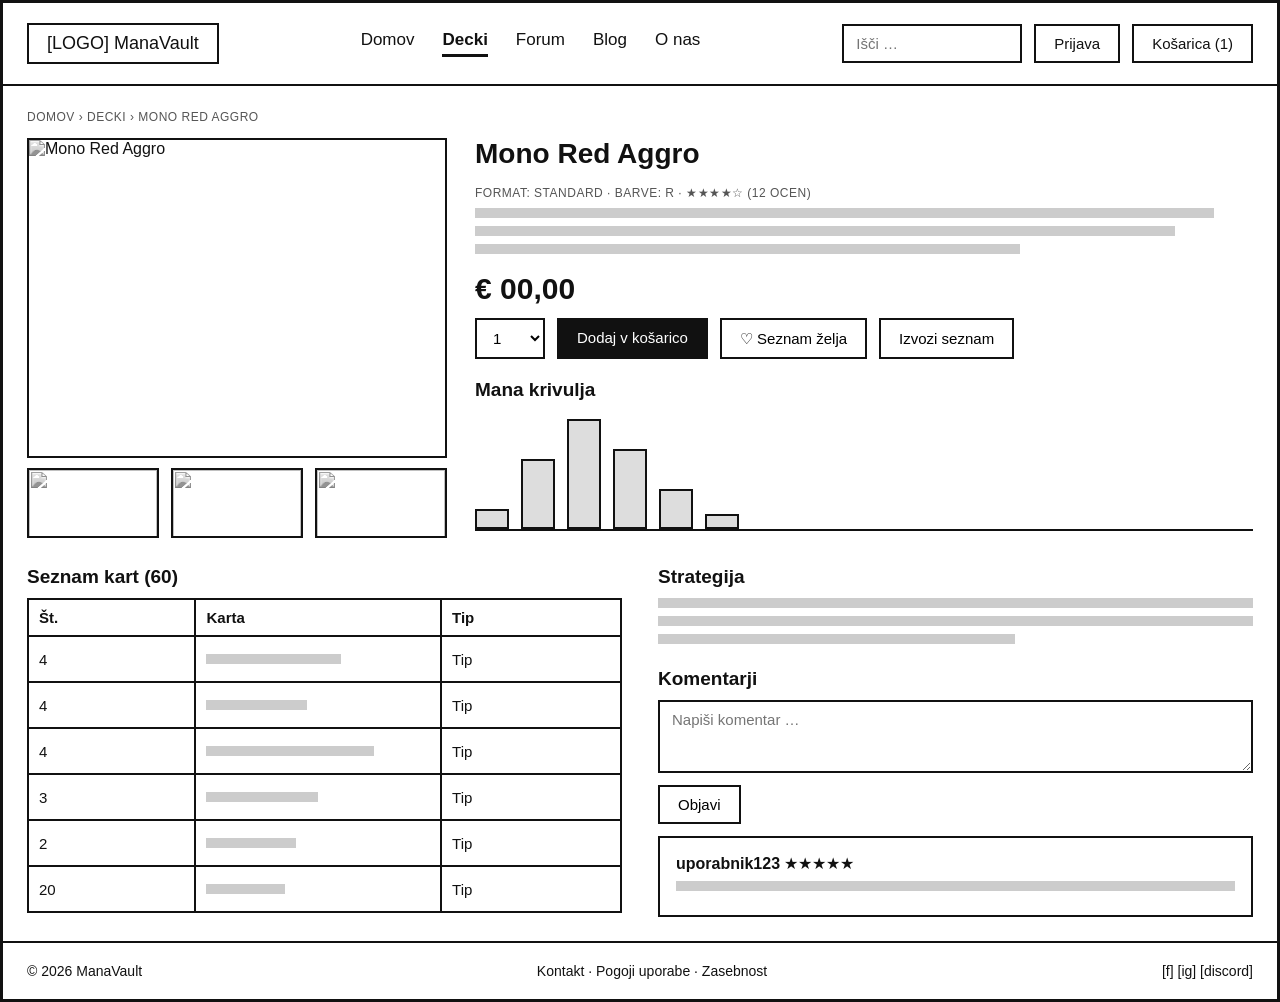
==== html/deck.html @ 13c63834 "Naloga 6: HTML in CSS žičnih modelov (Davor) 5 povezanih strani (index, deck, kosarica, forum, prija" ====
<!DOCTYPE html>
<html lang="sl">
<head>
  <meta charset="utf-8">
  <meta name="viewport" content="width=device-width, initial-scale=1">
  <title>Mono Red Aggro – ManaVault</title>
  <link rel="stylesheet" href="style.css">
</head>
<body>
<div class="page">
  <header class="header">
    <a class="logo" href="index.html">[LOGO] ManaVault</a>
    <nav class="nav"><a href="index.html">Domov</a><a href="index.html" class="active">Decki</a><a href="forum.html">Forum</a><a href="#">Blog</a><a href="#">O nas</a></nav>
    <div class="header-actions">
      <input class="input" style="width:180px" placeholder="Išči …">
      <a class="btn" href="prijava.html">Prijava</a>
      <a class="btn" href="kosarica.html">Košarica (1)</a>
    </div>
  </header>
  <main>
    <div class="label breadcrumb">Domov › Decki › Mono Red Aggro</div>
    <div class="deck-top">
      <div class="gallery">
        <img class="ph" src="https://picsum.photos/seed/manavault7/840/640?grayscale" alt="Mono Red Aggro">
        <div class="thumbs"><img class="ph" src="https://picsum.photos/seed/manavault8/264/140?grayscale" alt=""><img class="ph" src="https://picsum.photos/seed/manavault9/264/140?grayscale" alt=""><img class="ph" src="https://picsum.photos/seed/manavault10/264/140?grayscale" alt=""></div>
      </div>
      <div class="deck-info">
        <h1>Mono Red Aggro</h1>
        <div class="label">Format: Standard · Barve: R · ★★★★☆ (12 ocen)</div>
        <div class="muted-line" style="width:95%"></div><div class="muted-line" style="width:90%"></div><div class="muted-line" style="width:70%"></div>
        <div class="price">€ 00,00</div>
        <div class="actions">
          <select class="input"><option>1</option><option>2</option></select>
          <a class="btn dark" href="kosarica.html">Dodaj v košarico</a>
          <button class="btn">♡ Seznam želja</button>
          <button class="btn">Izvozi seznam</button>
        </div>
        <h2>Mana krivulja</h2>
        <div class="curve"><span style="height:20px"></span><span style="height:70px"></span><span style="height:110px"></span><span style="height:80px"></span><span style="height:40px"></span><span style="height:15px"></span></div>
      </div>
    </div>
    <div class="deck-bottom">
      <section>
        <h2>Seznam kart (60)</h2>
        <table>
          <tr><th>Št.</th><th>Karta</th><th>Tip</th></tr>
          <tr><td>4</td><td><div class="muted-line" style="width:60%"></div></td><td>Tip</td></tr>
          <tr><td>4</td><td><div class="muted-line" style="width:45%"></div></td><td>Tip</td></tr>
          <tr><td>4</td><td><div class="muted-line" style="width:75%"></div></td><td>Tip</td></tr>
          <tr><td>3</td><td><div class="muted-line" style="width:50%"></div></td><td>Tip</td></tr>
          <tr><td>2</td><td><div class="muted-line" style="width:40%"></div></td><td>Tip</td></tr>
          <tr><td>20</td><td><div class="muted-line" style="width:35%"></div></td><td>Tip</td></tr>
        </table>
      </section>
      <section>
        <h2>Strategija</h2>
        <div class="muted-line"></div><div class="muted-line"></div><div class="muted-line" style="width:60%"></div>
        <h2 style="margin-top:24px">Komentarji</h2>
        <textarea class="input" rows="3" placeholder="Napiši komentar …"></textarea>
        <button class="btn" style="margin-top:8px">Objavi</button>
        <div class="box comment"><b>uporabnik123</b> ★★★★★<div class="muted-line"></div></div>
      </section>
    </div>
  </main>
  <footer class="footer">
    <span>© 2026 ManaVault</span>
    <span>Kontakt · Pogoji uporabe · Zasebnost</span>
    <span>[f] [ig] [discord]</span>
  </footer>
</div>
</body>
</html>
---- html/style.css ----
/* ManaVault – žični model (črno-bel), skupni slog za vse zaslone */
* { box-sizing: border-box; margin: 0; padding: 0; }
body { font-family: Inter, "Segoe UI", Arial, sans-serif; color: #111; background: #f2f2f2; }
a { color: inherit; text-decoration: none; }
.page { max-width: 1280px; margin: 0 auto; background: #fff; border: 3px solid #111; min-height: 100vh; display: flex; flex-direction: column; }

/* Glava + navigacija */
.header { display: flex; align-items: center; justify-content: space-between; gap: 24px; padding: 20px 24px; border-bottom: 2px solid #111; }
.logo { border: 2px solid #111; padding: 8px 18px; font-size: 18px; }
.nav { display: flex; gap: 28px; font-size: 17px; }
.nav a.active { font-weight: bold; border-bottom: 3px solid #111; padding-bottom: 4px; }
.header-actions { display: flex; gap: 12px; }

/* Osnovni elementi */
.btn { display: inline-block; border: 2px solid #111; background: #fff; padding: 9px 18px; font: inherit; font-size: 15px; cursor: pointer; text-align: center; }
.btn.dark { background: #111; color: #fff; }
.btn.block { width: 100%; }
.input { border: 2px solid #111; padding: 9px 12px; font: inherit; font-size: 15px; width: 100%; background: #fff; }
.label { font-size: 12px; color: #555; text-transform: uppercase; letter-spacing: .5px; }
.muted-line { height: 10px; background: #ccc; margin: 8px 0; }
.box { border: 2px solid #111; padding: 16px; }
img.ph { display: block; width: 100%; object-fit: cover; border: 2px solid #111; filter: grayscale(1); }
h1 { font-size: 28px; margin-bottom: 16px; }
h2 { font-size: 19px; margin-bottom: 10px; }
.breadcrumb { margin-bottom: 14px; }
.pagination { text-align: center; margin-top: 20px; letter-spacing: 6px; }

/* Vsebina in noga */
main { flex: 1; padding: 24px; }
.footer { display: flex; justify-content: space-between; padding: 20px 24px; border-top: 2px solid #111; font-size: 14px; }

/* 1 – Seznam deckov */
.hero { height: 190px; margin-bottom: 24px; }
.catalog { display: flex; gap: 24px; }
.filters { width: 240px; flex-shrink: 0; align-self: flex-start; display: flex; flex-direction: column; gap: 10px; }
.catalog-head { display: flex; justify-content: space-between; align-items: center; margin-bottom: 18px; }
.catalog-head .input { width: 220px; }
.grid { display: grid; grid-template-columns: repeat(3, 1fr); gap: 18px; flex: 1; }
.card { border: 2px solid #111; padding: 12px; display: flex; flex-direction: column; gap: 8px; }
.card img.ph { height: 150px; }
.card-foot { display: flex; justify-content: space-between; align-items: center; margin-top: auto; }

/* 2 – Podrobnosti decka */
.deck-top { display: flex; gap: 28px; margin-bottom: 28px; }
.gallery { width: 420px; flex-shrink: 0; }
.gallery > img.ph { height: 320px; }
.thumbs { display: grid; grid-template-columns: repeat(3, 1fr); gap: 12px; margin-top: 10px; }
.thumbs img.ph { height: 70px; }
.deck-info { flex: 1; }
.price { font-size: 30px; font-weight: bold; margin: 18px 0 12px; }
.actions { display: flex; gap: 12px; margin-bottom: 20px; }
.actions .input { width: 70px; }
.curve { display: flex; align-items: flex-end; gap: 12px; height: 120px; border-bottom: 2px solid #111; }
.curve span { width: 34px; border: 2px solid #111; background: #ddd; }
.deck-bottom { display: grid; grid-template-columns: 1fr 1fr; gap: 36px; }
table { border-collapse: collapse; width: 100%; }
th, td { border: 2px solid #111; padding: 9px 10px; text-align: left; font-size: 15px; }
.comment { margin-top: 12px; }

/* 3 – Košarica */
.cart { display: flex; gap: 36px; }
.cart-left { flex: 1.3; }
.cart td img.ph { width: 64px; height: 56px; }
.form-grid { display: grid; grid-template-columns: 1fr 1fr; gap: 12px; }
.summary { flex: .7; align-self: flex-start; display: flex; flex-direction: column; gap: 10px; }
.row { display: flex; justify-content: space-between; }
.total { font-size: 20px; font-weight: bold; border-top: 2px solid #111; padding-top: 10px; }

/* 4 – Forum */
.forum { display: flex; gap: 24px; }
.categories { width: 220px; flex-shrink: 0; align-self: flex-start; line-height: 1.8; }
.forum-main { flex: 1; display: flex; flex-direction: column; gap: 12px; }
.meta { font-size: 12px; color: #555; }

/* 5 – Prijava */
.login { width: 420px; margin: 30px auto; display: flex; flex-direction: column; gap: 10px; }
.login h1 { text-align: center; }
.center { text-align: center; }
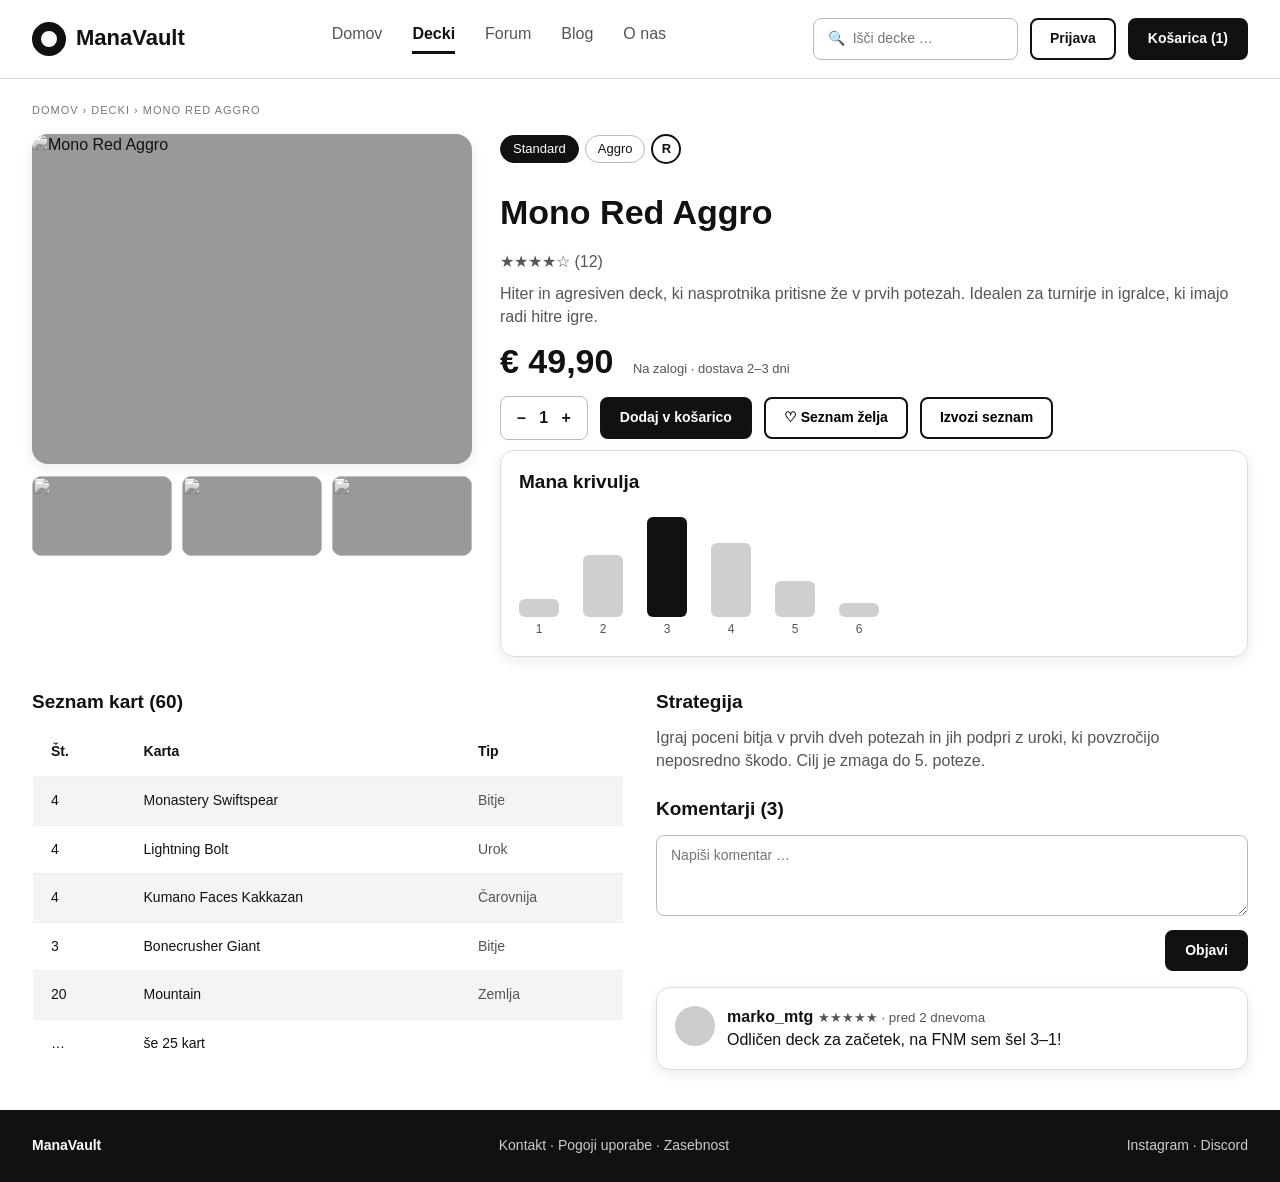
==== commit 56c349f5: "HTML in CSS po žičnih modelih" ====
--- a/html/deck.html
+++ b/html/deck.html
@@ -9,63 +9,63 @@
 <body>
 <div class="page">
   <header class="header">
-    <a class="logo" href="index.html">[LOGO] ManaVault</a>
+    <a class="logo" href="index.html"><i></i>ManaVault</a>
     <nav class="nav"><a href="index.html">Domov</a><a href="index.html" class="active">Decki</a><a href="forum.html">Forum</a><a href="#">Blog</a><a href="#">O nas</a></nav>
     <div class="header-actions">
-      <input class="input" style="width:180px" placeholder="Išči …">
+      <input class="input search" placeholder="🔍  Išči decke …">
       <a class="btn" href="prijava.html">Prijava</a>
-      <a class="btn" href="kosarica.html">Košarica (1)</a>
+      <a class="btn dark" href="kosarica.html">Košarica (1)</a>
     </div>
   </header>
   <main>
     <div class="label breadcrumb">Domov › Decki › Mono Red Aggro</div>
     <div class="deck-top">
       <div class="gallery">
-        <img class="ph" src="https://picsum.photos/seed/manavault7/840/640?grayscale" alt="Mono Red Aggro">
-        <div class="thumbs"><img class="ph" src="https://picsum.photos/seed/manavault8/264/140?grayscale" alt=""><img class="ph" src="https://picsum.photos/seed/manavault9/264/140?grayscale" alt=""><img class="ph" src="https://picsum.photos/seed/manavault10/264/140?grayscale" alt=""></div>
+        <img class="ph" src="https://picsum.photos/seed/manavault7/880/660?grayscale" alt="Mono Red Aggro">
+        <div class="thumbs"><img class="ph" src="https://picsum.photos/seed/manavault8/280/160?grayscale" alt=""><img class="ph" src="https://picsum.photos/seed/manavault9/280/160?grayscale" alt=""><img class="ph" src="https://picsum.photos/seed/manavault10/280/160?grayscale" alt=""></div>
       </div>
       <div class="deck-info">
-        <h1>Mono Red Aggro</h1>
-        <div class="label">Format: Standard · Barve: R · ★★★★☆ (12 ocen)</div>
-        <div class="muted-line" style="width:95%"></div><div class="muted-line" style="width:90%"></div><div class="muted-line" style="width:70%"></div>
-        <div class="price">€ 00,00</div>
+        <div><span class="chip on">Standard</span><span class="chip">Aggro</span><span class="mana">R</span></div>
+        <h1 class="big">Mono Red Aggro</h1>
+        <div class="muted">★★★★☆ (12)</div>
+        <p class="muted">Hiter in agresiven deck, ki nasprotnika pritisne že v prvih potezah. Idealen za turnirje in igralce, ki imajo radi hitre igre.</p>
+        <div class="price">€ 49,90 <small class="muted">Na zalogi · dostava 2–3 dni</small></div>
         <div class="actions">
-          <select class="input"><option>1</option><option>2</option></select>
+          <span class="stepper">–&nbsp;&nbsp; 1 &nbsp;&nbsp;+</span>
           <a class="btn dark" href="kosarica.html">Dodaj v košarico</a>
           <button class="btn">♡ Seznam želja</button>
           <button class="btn">Izvozi seznam</button>
         </div>
-        <h2>Mana krivulja</h2>
-        <div class="curve"><span style="height:20px"></span><span style="height:70px"></span><span style="height:110px"></span><span style="height:80px"></span><span style="height:40px"></span><span style="height:15px"></span></div>
+        <div class="panel"><h2>Mana krivulja</h2><div class="curve"><div><span style="height:18px"></span><small>1</small></div><div><span style="height:62px"></span><small>2</small></div><div><span style="height:100px" class="hi"></span><small>3</small></div><div><span style="height:74px"></span><small>4</small></div><div><span style="height:36px"></span><small>5</small></div><div><span style="height:14px"></span><small>6</small></div></div></div>
       </div>
     </div>
     <div class="deck-bottom">
       <section>
         <h2>Seznam kart (60)</h2>
-        <table>
+        <table class="panel-table">
           <tr><th>Št.</th><th>Karta</th><th>Tip</th></tr>
-          <tr><td>4</td><td><div class="muted-line" style="width:60%"></div></td><td>Tip</td></tr>
-          <tr><td>4</td><td><div class="muted-line" style="width:45%"></div></td><td>Tip</td></tr>
-          <tr><td>4</td><td><div class="muted-line" style="width:75%"></div></td><td>Tip</td></tr>
-          <tr><td>3</td><td><div class="muted-line" style="width:50%"></div></td><td>Tip</td></tr>
-          <tr><td>2</td><td><div class="muted-line" style="width:40%"></div></td><td>Tip</td></tr>
-          <tr><td>20</td><td><div class="muted-line" style="width:35%"></div></td><td>Tip</td></tr>
+          <tr><td>4</td><td>Monastery Swiftspear</td><td class="muted">Bitje</td></tr>
+          <tr><td>4</td><td>Lightning Bolt</td><td class="muted">Urok</td></tr>
+          <tr><td>4</td><td>Kumano Faces Kakkazan</td><td class="muted">Čarovnija</td></tr>
+          <tr><td>3</td><td>Bonecrusher Giant</td><td class="muted">Bitje</td></tr>
+          <tr><td>20</td><td>Mountain</td><td class="muted">Zemlja</td></tr>
+          <tr><td>…</td><td>še 25 kart</td><td class="muted"></td></tr>
         </table>
       </section>
       <section>
         <h2>Strategija</h2>
-        <div class="muted-line"></div><div class="muted-line"></div><div class="muted-line" style="width:60%"></div>
-        <h2 style="margin-top:24px">Komentarji</h2>
+        <p class="muted">Igraj poceni bitja v prvih dveh potezah in jih podpri z uroki, ki povzročijo neposredno škodo. Cilj je zmaga do 5. poteze.</p>
+        <h2 style="margin-top:24px">Komentarji (3)</h2>
         <textarea class="input" rows="3" placeholder="Napiši komentar …"></textarea>
-        <button class="btn" style="margin-top:8px">Objavi</button>
-        <div class="box comment"><b>uporabnik123</b> ★★★★★<div class="muted-line"></div></div>
+        <div style="text-align:right;margin-top:8px"><button class="btn dark">Objavi</button></div>
+        <div class="panel comment"><i class="avatar"></i><div><b>marko_mtg</b> <small class="muted">★★★★★ · pred 2 dnevoma</small><p>Odličen deck za začetek, na FNM sem šel 3–1!</p></div></div>
       </section>
     </div>
   </main>
   <footer class="footer">
-    <span>© 2026 ManaVault</span>
+    <b>ManaVault</b>
     <span>Kontakt · Pogoji uporabe · Zasebnost</span>
-    <span>[f] [ig] [discord]</span>
+    <span>Instagram · Discord</span>
   </footer>
 </div>
 </body>
--- a/html/style.css
+++ b/html/style.css
@@ -1,78 +1,106 @@
-/* ManaVault – žični model (črno-bel), skupni slog za vse zaslone */
+/* ManaVault – skupni slog za vse zaslone (sivinski žični model) */
 * { box-sizing: border-box; margin: 0; padding: 0; }
-body { font-family: Inter, "Segoe UI", Arial, sans-serif; color: #111; background: #f2f2f2; }
+body { font-family: Inter, "Segoe UI", Arial, sans-serif; color: #111; background: #f2f2f2; line-height: 1.4; }
 a { color: inherit; text-decoration: none; }
-.page { max-width: 1280px; margin: 0 auto; background: #fff; border: 3px solid #111; min-height: 100vh; display: flex; flex-direction: column; }
+.page { max-width: 1280px; margin: 0 auto; background: #fff; min-height: 100vh; display: flex; flex-direction: column; }
+.muted { color: #555; } .small { font-size: 13px; } .center { text-align: center; }
+.row { display: flex; justify-content: space-between; align-items: center; }
 
-/* Glava + navigacija */
-.header { display: flex; align-items: center; justify-content: space-between; gap: 24px; padding: 20px 24px; border-bottom: 2px solid #111; }
-.logo { border: 2px solid #111; padding: 8px 18px; font-size: 18px; }
-.nav { display: flex; gap: 28px; font-size: 17px; }
-.nav a.active { font-weight: bold; border-bottom: 3px solid #111; padding-bottom: 4px; }
-.header-actions { display: flex; gap: 12px; }
+/* Glava */
+.header { display: flex; align-items: center; justify-content: space-between; gap: 24px; padding: 18px 32px; border-bottom: 1px solid #ddd; }
+.logo { display: flex; align-items: center; gap: 10px; font-size: 22px; font-weight: 800; }
+.logo i { width: 34px; height: 34px; border-radius: 50%; border: 9px solid #111; }
+.nav { display: flex; gap: 30px; font-size: 16px; color: #555; }
+.nav a.active { color: #111; font-weight: 700; border-bottom: 3px solid #111; padding-bottom: 6px; }
+.header-actions { display: flex; gap: 12px; align-items: center; }
+.search { width: 220px; border-radius: 20px; }
 
 /* Osnovni elementi */
-.btn { display: inline-block; border: 2px solid #111; background: #fff; padding: 9px 18px; font: inherit; font-size: 15px; cursor: pointer; text-align: center; }
+.btn { display: inline-block; border: 2px solid #111; border-radius: 8px; background: #fff; padding: 9px 18px; font: inherit; font-size: 14px; font-weight: 700; cursor: pointer; text-align: center; white-space: nowrap; }
 .btn.dark { background: #111; color: #fff; }
-.btn.block { width: 100%; }
-.input { border: 2px solid #111; padding: 9px 12px; font: inherit; font-size: 15px; width: 100%; background: #fff; }
-.label { font-size: 12px; color: #555; text-transform: uppercase; letter-spacing: .5px; }
-.muted-line { height: 10px; background: #ccc; margin: 8px 0; }
-.box { border: 2px solid #111; padding: 16px; }
-img.ph { display: block; width: 100%; object-fit: cover; border: 2px solid #111; filter: grayscale(1); }
-h1 { font-size: 28px; margin-bottom: 16px; }
-h2 { font-size: 19px; margin-bottom: 10px; }
-.breadcrumb { margin-bottom: 14px; }
-.pagination { text-align: center; margin-top: 20px; letter-spacing: 6px; }
-
-/* Vsebina in noga */
-main { flex: 1; padding: 24px; }
-.footer { display: flex; justify-content: space-between; padding: 20px 24px; border-top: 2px solid #111; font-size: 14px; }
+.btn.block { width: 100%; } .big-btn { padding: 14px; font-size: 16px; }
+.input { border: 1px solid #bbb; border-radius: 8px; padding: 10px 14px; font: inherit; font-size: 14px; width: 100%; background: #fff; }
+.label { font-size: 11px; color: #777; text-transform: uppercase; letter-spacing: 1px; }
+.panel { background: #fff; border: 1px solid #ddd; border-radius: 14px; padding: 18px; box-shadow: 0 4px 14px rgba(0,0,0,.08); }
+.chip { display: inline-block; border: 1px solid #bbb; border-radius: 14px; padding: 4px 12px; font-size: 13px; margin: 0 6px 6px 0; }
+.chip.on { background: #111; border-color: #111; color: #fff; }
+.mana { display: inline-flex; width: 30px; height: 30px; border-radius: 50%; border: 2px solid #111; align-items: center; justify-content: center; font-weight: 700; font-size: 13px; background: #fff; vertical-align: middle; }
+.mana.sm { width: 18px; height: 18px; font-size: 9px; border-width: 1.5px; margin-left: 3px; }
+.manas { display: flex; gap: 8px; }
+.avatar { width: 40px; height: 40px; border-radius: 50%; background: #ccc; flex-shrink: 0; }
+img.ph { display: block; width: 100%; object-fit: cover; background: #999; filter: grayscale(1); }
+h1 { font-size: 30px; margin-bottom: 14px; } h1.big { font-size: 34px; margin: 10px 0 4px; }
+h2 { font-size: 19px; margin-bottom: 12px; } h3 { font-size: 18px; }
+.pagination { text-align: center; margin-top: 24px; letter-spacing: 8px; color: #555; }
+main { flex: 1; padding: 24px 32px 40px; }
+.footer { display: flex; justify-content: space-between; padding: 26px 32px; background: #111; color: #ccc; font-size: 14px; }
+.footer b { color: #fff; }
 
 /* 1 – Seznam deckov */
-.hero { height: 190px; margin-bottom: 24px; }
-.catalog { display: flex; gap: 24px; }
-.filters { width: 240px; flex-shrink: 0; align-self: flex-start; display: flex; flex-direction: column; gap: 10px; }
+.hero { border-radius: 16px; background: linear-gradient(135deg, #3a3a3a, #8a8a8a); color: #fff; padding: 46px 44px; margin-bottom: 32px; position: relative; overflow: hidden; }
+.hero::after { content: ''; position: absolute; right: -60px; top: -100px; width: 400px; height: 400px; border-radius: 50%; border: 40px solid rgba(255,255,255,.12); }
+.hero h1 { font-size: 42px; line-height: 1.15; } .hero p { color: #e5e5e5; max-width: 480px; margin: 12px 0 22px; }
+.hero .btn { border-color: #fff; color: #111; }
+.catalog { display: flex; gap: 28px; }
+.filters { width: 250px; flex-shrink: 0; align-self: flex-start; display: flex; flex-direction: column; gap: 12px; background: #fafafa; box-shadow: none; }
 .catalog-head { display: flex; justify-content: space-between; align-items: center; margin-bottom: 18px; }
 .catalog-head .input { width: 220px; }
-.grid { display: grid; grid-template-columns: repeat(3, 1fr); gap: 18px; flex: 1; }
-.card { border: 2px solid #111; padding: 12px; display: flex; flex-direction: column; gap: 8px; }
-.card img.ph { height: 150px; }
-.card-foot { display: flex; justify-content: space-between; align-items: center; margin-top: auto; }
+.grid { display: grid; grid-template-columns: repeat(3, 1fr); gap: 20px; }
+.card { border: 1px solid #ddd; border-radius: 14px; overflow: hidden; box-shadow: 0 4px 14px rgba(0,0,0,.08); }
+.card-img { position: relative; } .card-img img.ph { height: 150px; }
+.tag { position: absolute; left: 12px; top: 12px; background: #fff; border-radius: 10px; padding: 3px 10px; font-size: 12px; font-weight: 700; }
+.card-body { padding: 14px; display: flex; flex-direction: column; gap: 10px; }
+.meta { font-size: 13px; color: #555; } .price-sm { font-size: 20px; font-weight: 800; }
 
 /* 2 – Podrobnosti decka */
-.deck-top { display: flex; gap: 28px; margin-bottom: 28px; }
-.gallery { width: 420px; flex-shrink: 0; }
-.gallery > img.ph { height: 320px; }
-.thumbs { display: grid; grid-template-columns: repeat(3, 1fr); gap: 12px; margin-top: 10px; }
-.thumbs img.ph { height: 70px; }
-.deck-info { flex: 1; }
-.price { font-size: 30px; font-weight: bold; margin: 18px 0 12px; }
-.actions { display: flex; gap: 12px; margin-bottom: 20px; }
-.actions .input { width: 70px; }
-.curve { display: flex; align-items: flex-end; gap: 12px; height: 120px; border-bottom: 2px solid #111; }
-.curve span { width: 34px; border: 2px solid #111; background: #ddd; }
-.deck-bottom { display: grid; grid-template-columns: 1fr 1fr; gap: 36px; }
-table { border-collapse: collapse; width: 100%; }
-th, td { border: 2px solid #111; padding: 9px 10px; text-align: left; font-size: 15px; }
-.comment { margin-top: 12px; }
+.breadcrumb { margin-bottom: 16px; }
+.deck-top { display: flex; gap: 28px; margin-bottom: 32px; }
+.gallery { width: 440px; flex-shrink: 0; }
+.gallery > img.ph { height: 330px; border-radius: 16px; box-shadow: 0 4px 14px rgba(0,0,0,.08); }
+.thumbs { display: grid; grid-template-columns: repeat(3, 1fr); gap: 10px; margin-top: 12px; }
+.thumbs img.ph { height: 80px; border-radius: 10px; }
+.deck-info { flex: 1; display: flex; flex-direction: column; gap: 10px; }
+.price { font-size: 34px; font-weight: 800; } .price small { font-size: 13px; font-weight: 400; margin-left: 10px; }
+.actions { display: flex; gap: 12px; align-items: center; }
+.stepper { border: 1px solid #bbb; border-radius: 8px; padding: 10px 16px; font-weight: 700; white-space: nowrap; }
+.curve { display: flex; align-items: flex-end; gap: 24px; height: 130px; }
+.curve div { display: flex; flex-direction: column; align-items: center; gap: 4px; }
+.curve span { width: 40px; border-radius: 6px; background: #cfcfcf; } .curve span.hi { background: #111; }
+.curve small { color: #555; font-size: 12px; }
+.deck-bottom { display: grid; grid-template-columns: 1fr 1fr; gap: 32px; }
+.panel-table { width: 100%; border-collapse: collapse; border: 1px solid #ddd; border-radius: 14px; overflow: hidden; }
+.panel-table th, .panel-table td { padding: 14px 18px; text-align: left; font-size: 14px; border-top: 1px solid #eee; }
+.panel-table tr:nth-child(even) td { background: #f4f4f4; }
+.comment { display: flex; gap: 12px; margin-top: 16px; }
 
 /* 3 – Košarica */
-.cart { display: flex; gap: 36px; }
-.cart-left { flex: 1.3; }
-.cart td img.ph { width: 64px; height: 56px; }
+.cart { display: flex; gap: 40px; }
+.cart-left { flex: 1.4; }
+.cart-item { display: flex; align-items: center; gap: 20px; margin-bottom: 16px; padding: 12px 18px 12px 12px; }
+.cart-item img.ph { width: 96px; height: 72px; border-radius: 8px; }
+.cart-item > div { flex: 1; }
 .form-grid { display: grid; grid-template-columns: 1fr 1fr; gap: 12px; }
-.summary { flex: .7; align-self: flex-start; display: flex; flex-direction: column; gap: 10px; }
-.row { display: flex; justify-content: space-between; }
-.total { font-size: 20px; font-weight: bold; border-top: 2px solid #111; padding-top: 10px; }
+.pay { display: grid; grid-template-columns: repeat(3, 1fr); gap: 14px; }
+.pay label { border: 1px solid #bbb; border-radius: 10px; padding: 16px; display: flex; gap: 10px; }
+.pay label.on { border: 2px solid #111; background: #f2f2f2; font-weight: 700; }
+.summary { flex: .8; align-self: flex-start; display: flex; flex-direction: column; gap: 14px; }
+.total { font-size: 20px; font-weight: 800; border-top: 1px solid #ddd; padding-top: 14px; }
 
 /* 4 – Forum */
-.forum { display: flex; gap: 24px; }
-.categories { width: 220px; flex-shrink: 0; align-self: flex-start; line-height: 1.8; }
+.forum { display: flex; gap: 28px; }
+.categories { width: 240px; flex-shrink: 0; align-self: flex-start; display: flex; flex-direction: column; gap: 4px; background: #fafafa; box-shadow: none; }
+.categories a { display: flex; justify-content: space-between; padding: 8px 12px; border-radius: 8px; }
+.categories a.on { background: #111; color: #fff; font-weight: 700; }
+.categories small { color: #888; }
 .forum-main { flex: 1; display: flex; flex-direction: column; gap: 12px; }
-.meta { font-size: 12px; color: #555; }
+.topic { display: flex; align-items: center; gap: 16px; padding: 18px 22px; }
+.count { display: flex; flex-direction: column; align-items: center; width: 90px; } .count b { font-size: 20px; }
 
 /* 5 – Prijava */
-.login { width: 420px; margin: 30px auto; display: flex; flex-direction: column; gap: 10px; }
+.login-wrap { display: flex; gap: 60px; align-items: center; }
+.login-hero { flex: 1.2; min-height: 540px; margin: 0; } .login-hero h1 { font-size: 36px; }
+.login-hero .mana { border: none; }
+.login { flex: 1; max-width: 460px; display: flex; flex-direction: column; gap: 10px; padding: 32px; }
 .login h1 { text-align: center; }
-.center { text-align: center; }
+.divider { border-top: 1px solid #ddd; text-align: center; margin: 14px 0 6px; }
+.divider span { position: relative; top: -11px; background: #fff; padding: 0 10px; color: #888; font-size: 13px; }
